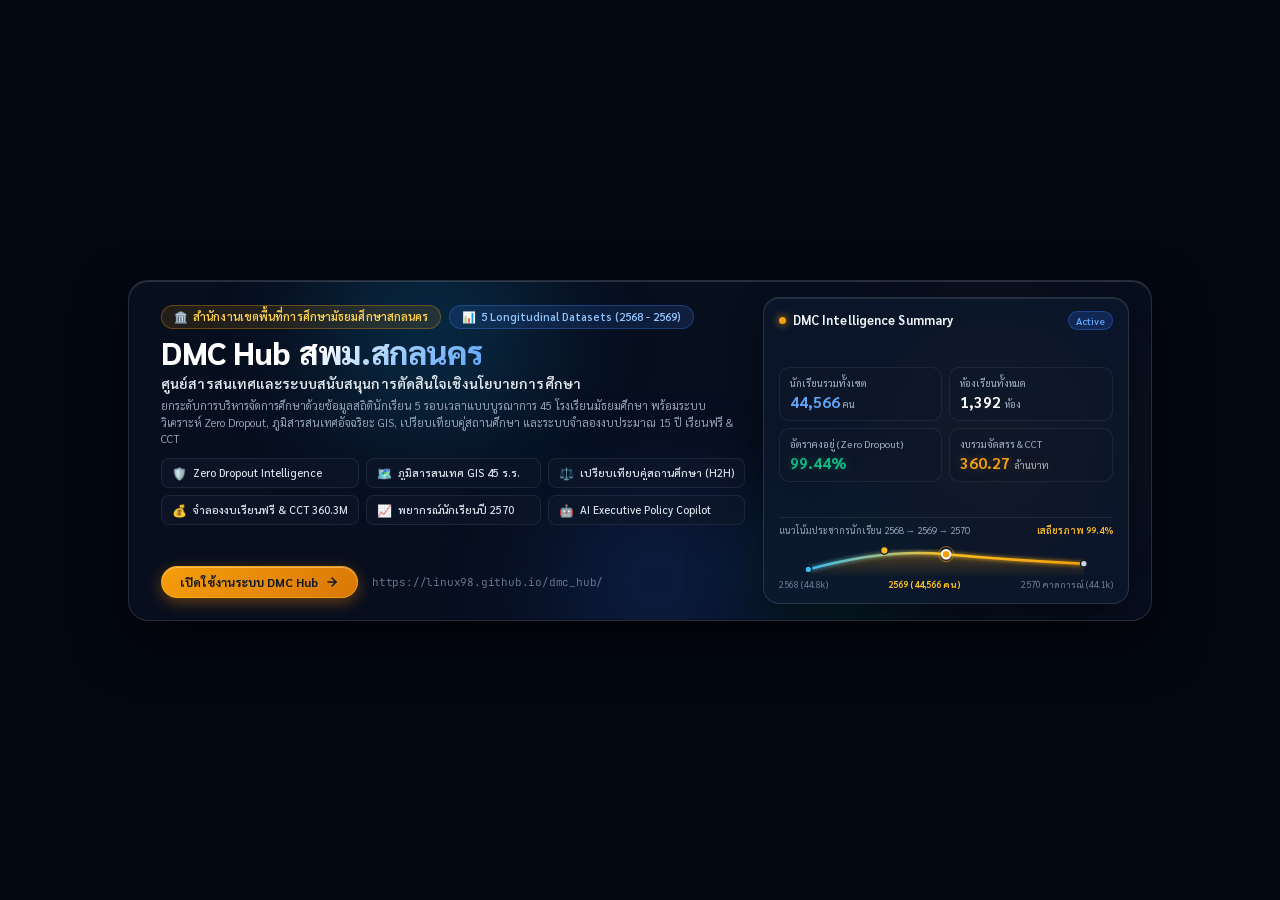
==== generate_banner.html @ 7665d2f8 "Add new executive luxury banners (1024x341 and 2048x682 HD)" ====
<!DOCTYPE html>
<html lang="th">
<head>
  <meta charset="UTF-8">
  <title>DMC Hub Banner Generator</title>
  <link rel="preconnect" href="https://fonts.googleapis.com">
  <link rel="preconnect" href="https://fonts.gstatic.com" crossorigin>
  <link href="https://fonts.googleapis.com/css2?family=Google+Sans:wght@400;500;600;700;800&family=Sarabun:wght@300;400;500;600;700;800&family=JetBrains+Mono:wght@500;600&display=swap" rel="stylesheet">
  <style>
    * {
      box-sizing: border-box;
      margin: 0;
      padding: 0;
    }
    body {
      background: #030712;
      display: flex;
      justify-content: center;
      align-items: center;
      min-height: 100vh;
      font-family: 'Google Sans', 'Sarabun', -apple-system, BlinkMacSystemFont, sans-serif;
      -webkit-font-smoothing: antialiased;
    }

    .banner-wrapper {
      width: 1024px;
      height: 341px;
      position: relative;
      background: #070e1e;
      border-radius: 20px;
      overflow: hidden;
      border: 1px solid rgba(255, 255, 255, 0.12);
      box-shadow: 0 20px 50px rgba(0, 0, 0, 0.6), inset 0 1px 0 rgba(255, 255, 255, 0.15);
      display: flex;
      user-select: none;
    }

    /* Background Atmospheric Glows */
    .glow-cyan {
      position: absolute;
      top: -70px;
      left: 8%;
      width: 440px;
      height: 250px;
      background: radial-gradient(circle, rgba(14, 165, 233, 0.22) 0%, transparent 70%);
      filter: blur(40px);
      pointer-events: none;
    }
    .glow-blue {
      position: absolute;
      bottom: -70px;
      left: 32%;
      width: 400px;
      height: 220px;
      background: radial-gradient(circle, rgba(37, 99, 235, 0.22) 0%, transparent 70%);
      filter: blur(45px);
      pointer-events: none;
    }
    .glow-gold {
      position: absolute;
      top: 10px;
      right: -30px;
      width: 380px;
      height: 300px;
      background: radial-gradient(circle, rgba(217, 119, 6, 0.18) 0%, transparent 65%);
      filter: blur(40px);
      pointer-events: none;
    }
    .glow-emerald {
      position: absolute;
      bottom: -40px;
      right: 170px;
      width: 280px;
      height: 190px;
      background: radial-gradient(circle, rgba(16, 185, 129, 0.14) 0%, transparent 70%);
      filter: blur(35px);
      pointer-events: none;
    }

    /* Left Section */
    .left-section {
      width: 635px;
      padding: 24px 18px 22px 32px;
      display: flex;
      flex-direction: column;
      justify-content: space-between;
      position: relative;
      z-index: 2;
    }

    .pill-row {
      display: flex;
      align-items: center;
      gap: 8px;
    }

    .pill-gold {
      display: inline-flex;
      align-items: center;
      gap: 5px;
      background: rgba(245, 158, 11, 0.12);
      border: 1px solid rgba(245, 158, 11, 0.32);
      border-radius: 100px;
      padding: 3.5px 12px;
      font-size: 11px;
      font-weight: 600;
      color: #fcd34d;
      letter-spacing: 0.1px;
    }

    .pill-blue {
      display: inline-flex;
      align-items: center;
      gap: 5px;
      background: rgba(59, 130, 246, 0.14);
      border: 1px solid rgba(59, 130, 246, 0.32);
      border-radius: 100px;
      padding: 3.5px 12px;
      font-size: 11px;
      font-weight: 600;
      color: #93c5fd;
    }

    .title-block {
      margin-top: 5px;
    }

    .brand-title {
      font-size: 32px;
      font-weight: 800;
      letter-spacing: -0.4px;
      line-height: 1.15;
      color: #ffffff;
      display: flex;
      align-items: center;
      gap: 10px;
    }

    .brand-title .accent-text {
      background: linear-gradient(135deg, #ffffff 15%, #93c5fd 60%, #60a5fa 100%);
      -webkit-background-clip: text;
      -webkit-text-fill-color: transparent;
    }

    .brand-subtitle {
      font-size: 14px;
      font-weight: 600;
      color: #e2e8f0;
      margin-top: 4px;
      letter-spacing: 0.1px;
    }

    .brand-desc {
      font-size: 11px;
      line-height: 1.5;
      color: #94a3b8;
      margin-top: 6px;
      max-width: 580px;
    }

    /* 6 Feature Badges in 2x3 Grid */
    .features-grid {
      display: grid;
      grid-template-columns: repeat(3, 1fr);
      gap: 7px;
      margin-top: 10px;
    }

    .feature-chip {
      display: flex;
      align-items: center;
      gap: 6px;
      background: rgba(15, 23, 42, 0.65);
      border: 1px solid rgba(255, 255, 255, 0.08);
      border-radius: 8px;
      padding: 6px 10px;
      font-size: 10.8px;
      color: #e2e8f0;
      backdrop-filter: blur(10px);
    }

    .feature-chip .chip-icon {
      font-size: 12px;
      flex-shrink: 0;
    }

    .feature-chip span {
      white-space: nowrap;
      overflow: hidden;
      text-overflow: ellipsis;
      font-weight: 500;
    }

    /* CTA Row */
    .cta-row {
      display: flex;
      align-items: center;
      gap: 14px;
      margin-top: 12px;
    }

    .cta-button {
      display: inline-flex;
      align-items: center;
      gap: 7px;
      background: linear-gradient(135deg, #f59e0b 0%, #d97706 100%);
      color: #0f172a;
      font-size: 12px;
      font-weight: 700;
      padding: 7px 18px;
      border-radius: 100px;
      text-decoration: none;
      box-shadow: 0 4px 15px rgba(217, 119, 6, 0.45), inset 0 1px 0 rgba(255, 255, 255, 0.35);
      border: 1px solid rgba(251, 191, 36, 0.5);
    }

    .url-text {
      font-family: 'JetBrains Mono', monospace;
      font-size: 11px;
      color: #64748b;
      letter-spacing: -0.2px;
    }

    /* Right Section (Card) */
    .right-section {
      width: 389px;
      padding: 16px 22px 16px 0;
      display: flex;
      align-items: center;
      position: relative;
      z-index: 2;
    }

    .summary-card {
      width: 100%;
      height: 100%;
      background: rgba(13, 25, 48, 0.72);
      border: 1px solid rgba(255, 255, 255, 0.12);
      border-radius: 16px;
      padding: 13px 15px;
      backdrop-filter: blur(16px);
      box-shadow: 0 12px 32px rgba(0, 0, 0, 0.4), inset 0 1px 0 rgba(255, 255, 255, 0.1);
      display: flex;
      flex-direction: column;
      justify-content: space-between;
    }

    .card-header {
      display: flex;
      align-items: center;
      justify-content: space-between;
      margin-bottom: 7px;
    }

    .card-title-group {
      display: flex;
      align-items: center;
      gap: 7px;
    }

    .status-dot {
      width: 7px;
      height: 7px;
      border-radius: 50%;
      background: #f59e0b;
      box-shadow: 0 0 8px #f59e0b;
    }

    .card-title {
      font-size: 12.5px;
      font-weight: 700;
      color: #f1f5f9;
      letter-spacing: 0.1px;
    }

    .active-badge {
      font-size: 10px;
      font-weight: 600;
      background: rgba(37, 99, 235, 0.22);
      border: 1px solid rgba(59, 130, 246, 0.35);
      color: #60a5fa;
      padding: 2px 7px;
      border-radius: 12px;
    }

    /* 4 Stat Boxes (2x2 Grid) */
    .stats-grid {
      display: grid;
      grid-template-columns: 1fr 1fr;
      gap: 7px;
    }

    .stat-box {
      background: rgba(15, 23, 42, 0.65);
      border: 1px solid rgba(255, 255, 255, 0.07);
      border-radius: 10px;
      padding: 8px 10px;
      display: flex;
      flex-direction: column;
      gap: 2px;
    }

    .stat-label {
      font-size: 10px;
      color: #94a3b8;
      font-weight: 500;
      white-space: nowrap;
    }

    .stat-value {
      font-size: 15.5px;
      font-weight: 700;
      color: #ffffff;
      display: flex;
      align-items: baseline;
      gap: 3.5px;
      white-space: nowrap;
    }

    .stat-unit {
      font-size: 10px;
      font-weight: 500;
      color: #94a3b8;
    }

    .stat-value.emerald {
      color: #10b981;
      text-shadow: 0 0 10px rgba(16, 185, 129, 0.3);
    }

    .stat-value.gold {
      color: #f59e0b;
      text-shadow: 0 0 10px rgba(245, 158, 11, 0.3);
    }

    .stat-value.blue {
      color: #60a5fa;
    }

    /* Bottom Trend Area */
    .trend-section {
      margin-top: 5px;
      border-top: 1px solid rgba(255, 255, 255, 0.08);
      padding-top: 6px;
      display: flex;
      flex-direction: column;
      gap: 3px;
    }

    .trend-header {
      display: flex;
      justify-content: space-between;
      align-items: center;
      font-size: 9.5px;
      color: #94a3b8;
    }

    .trend-labels {
      display: flex;
      justify-content: space-between;
      font-size: 9px;
      color: #64748b;
      font-weight: 500;
      margin-top: -2px;
    }

    .sparkline-svg {
      width: 100%;
      height: 38px;
      overflow: visible;
    }
  </style>
</head>
<body>

  <div class="banner-wrapper" id="banner">
    <!-- Atmospheric Ambient Glows -->
    <div class="glow-cyan"></div>
    <div class="glow-blue"></div>
    <div class="glow-gold"></div>
    <div class="glow-emerald"></div>

    <!-- Left Content Section -->
    <div class="left-section">
      <div>
        <!-- Pill Badges -->
        <div class="pill-row">
          <div class="pill-gold">
            <span>🏛️</span>
            <span>สำนักงานเขตพื้นที่การศึกษามัธยมศึกษาสกลนคร</span>
          </div>
          <div class="pill-blue">
            <span>📊</span>
            <span>5 Longitudinal Datasets (2568 - 2569)</span>
          </div>
        </div>

        <!-- Title Block -->
        <div class="title-block">
          <div class="brand-title">
            <span>DMC Hub</span>
            <span class="accent-text">สพม.สกลนคร</span>
          </div>
          <div class="brand-subtitle">
            ศูนย์สารสนเทศและระบบสนับสนุนการตัดสินใจเชิงนโยบายการศึกษา
          </div>
          <div class="brand-desc">
            ยกระดับการบริหารจัดการศึกษาด้วยข้อมูลสถิตินักเรียน 5 รอบเวลาแบบบูรณาการ 45 โรงเรียนมัธยมศึกษา พร้อมระบบวิเคราะห์ Zero Dropout, ภูมิสารสนเทศอัจฉริยะ GIS, เปรียบเทียบคู่สถานศึกษา และระบบจำลองงบประมาณ 15 ปี เรียนฟรี & CCT
          </div>
        </div>

        <!-- 6 Feature Badges (2x3 Grid - 100% Updated & No Teachers) -->
        <div class="features-grid">
          <div class="feature-chip">
            <span class="chip-icon">🛡️</span>
            <span>Zero Dropout Intelligence</span>
          </div>
          <div class="feature-chip">
            <span class="chip-icon">🗺️</span>
            <span>ภูมิสารสนเทศ GIS 45 ร.ร.</span>
          </div>
          <div class="feature-chip">
            <span class="chip-icon">⚖️</span>
            <span>เปรียบเทียบคู่สถานศึกษา (H2H)</span>
          </div>
          <div class="feature-chip">
            <span class="chip-icon">💰</span>
            <span>จำลองงบเรียนฟรี & CCT 360.3M</span>
          </div>
          <div class="feature-chip">
            <span class="chip-icon">📈</span>
            <span>พยากรณ์นักเรียนปี 2570</span>
          </div>
          <div class="feature-chip">
            <span class="chip-icon">🤖</span>
            <span>AI Executive Policy Copilot</span>
          </div>
        </div>
      </div>

      <!-- Call to Action & Link -->
      <div class="cta-row">
        <a href="https://linux98.github.io/dmc_hub/" class="cta-button" target="_blank">
          <span>เปิดใช้งานระบบ DMC Hub</span>
          <svg viewBox="0 0 24 24" width="14" height="14" fill="none" stroke="currentColor" stroke-width="2.5" stroke-linecap="round" stroke-linejoin="round">
            <line x1="5" y1="12" x2="19" y2="12"></line>
            <polyline points="12 5 19 12 12 19"></polyline>
          </svg>
        </a>
        <span class="url-text">https://linux98.github.io/dmc_hub/</span>
      </div>
    </div>

    <!-- Right Summary Card -->
    <div class="right-section">
      <div class="summary-card">
        <!-- Card Header -->
        <div class="card-header">
          <div class="card-title-group">
            <div class="status-dot"></div>
            <span class="card-title">DMC Intelligence Summary</span>
          </div>
          <span class="active-badge">Active</span>
        </div>

        <!-- 4 Stat Boxes (No Teacher Data, 100% Arabic Numerals) -->
        <div class="stats-grid">
          <!-- Box 1: Students -->
          <div class="stat-box">
            <span class="stat-label">นักเรียนรวมทั้งเขต</span>
            <div class="stat-value blue">
              <span>44,566</span>
              <span class="stat-unit">คน</span>
            </div>
          </div>

          <!-- Box 2: Rooms -->
          <div class="stat-box">
            <span class="stat-label">ห้องเรียนทั้งหมด</span>
            <div class="stat-value">
              <span>1,392</span>
              <span class="stat-unit">ห้อง</span>
            </div>
          </div>

          <!-- Box 3: Retention -->
          <div class="stat-box">
            <span class="stat-label">อัตราคงอยู่ (Zero Dropout)</span>
            <div class="stat-value emerald">
              <span>99.44%</span>
            </div>
          </div>

          <!-- Box 4: Grand Budget Package (Replaces Teacher data) -->
          <div class="stat-box">
            <span class="stat-label">งบรวมจัดสรร & CCT</span>
            <div class="stat-value gold">
              <span>360.27</span>
              <span class="stat-unit">ล้านบาท</span>
            </div>
          </div>
        </div>

        <!-- Trend Sparkline Section -->
        <div class="trend-section">
          <div class="trend-header">
            <span>แนวโน้มประชากรนักเรียน 2568 → 2569 → 2570</span>
            <span style="color: #fbbf24; font-weight: 600;">เสถียรภาพ 99.4%</span>
          </div>

          <!-- Vector Sparkline -->
          <svg class="sparkline-svg" viewBox="0 0 320 40" fill="none" xmlns="http://www.w3.org/2000/svg">
            <defs>
              <linearGradient id="curveGradient" x1="0%" y1="0%" x2="100%" y2="0%">
                <stop offset="0%" stop-color="#38bdf8" />
                <stop offset="50%" stop-color="#fbbf24" />
                <stop offset="100%" stop-color="#f59e0b" />
              </linearGradient>
              <linearGradient id="areaGradient" x1="0%" y1="0%" x2="0%" y2="100%">
                <stop offset="0%" stop-color="rgba(245, 158, 11, 0.28)" />
                <stop offset="100%" stop-color="rgba(245, 158, 11, 0.0)" />
              </linearGradient>
              <filter id="glow" x="-20%" y="-20%" width="140%" height="140%">
                <feGaussianBlur stdDeviation="2.5" result="blur" />
                <feComposite in="SourceGraphic" in2="blur" operator="over" />
              </filter>
            </defs>

            <!-- Gradient Area Fill -->
            <path d="M 15 32 Q 95 10, 160 16 T 305 26 L 305 40 L 15 40 Z" fill="url(#areaGradient)" />

            <!-- Main Curve -->
            <path d="M 15 32 Q 95 10, 160 16 T 305 26" stroke="url(#curveGradient)" stroke-width="2.5" stroke-linecap="round" filter="url(#glow)" />

            <!-- Sparkline Nodes -->
            <!-- 2568 Node -->
            <circle cx="15" cy="32" r="3.5" fill="#38bdf8" stroke="#0f172a" stroke-width="1.5" />
            <!-- Peak / 2569-1 Node -->
            <circle cx="95" cy="12" r="4" fill="#fbbf24" stroke="#0f172a" stroke-width="1.5" />
            <!-- 2569-2 Current Node -->
            <circle cx="160" cy="16" r="4.5" fill="#f59e0b" stroke="#ffffff" stroke-width="2" />
            <circle cx="160" cy="16" r="8" fill="none" stroke="#f59e0b" stroke-width="1" opacity="0.6" />
            <!-- 2570 Forecast Node -->
            <circle cx="305" cy="26" r="3.5" fill="#cbd5e1" stroke="#0f172a" stroke-width="1.5" />
          </svg>

          <!-- Year Indicators -->
          <div class="trend-labels">
            <span>2568 (44.8k)</span>
            <span style="color: #fbbf24; font-weight: 700;">2569 (44,566 คน)</span>
            <span>2570 คาดการณ์ (44.1k)</span>
          </div>
        </div>
      </div>
    </div>
  </div>

</body>
</html>
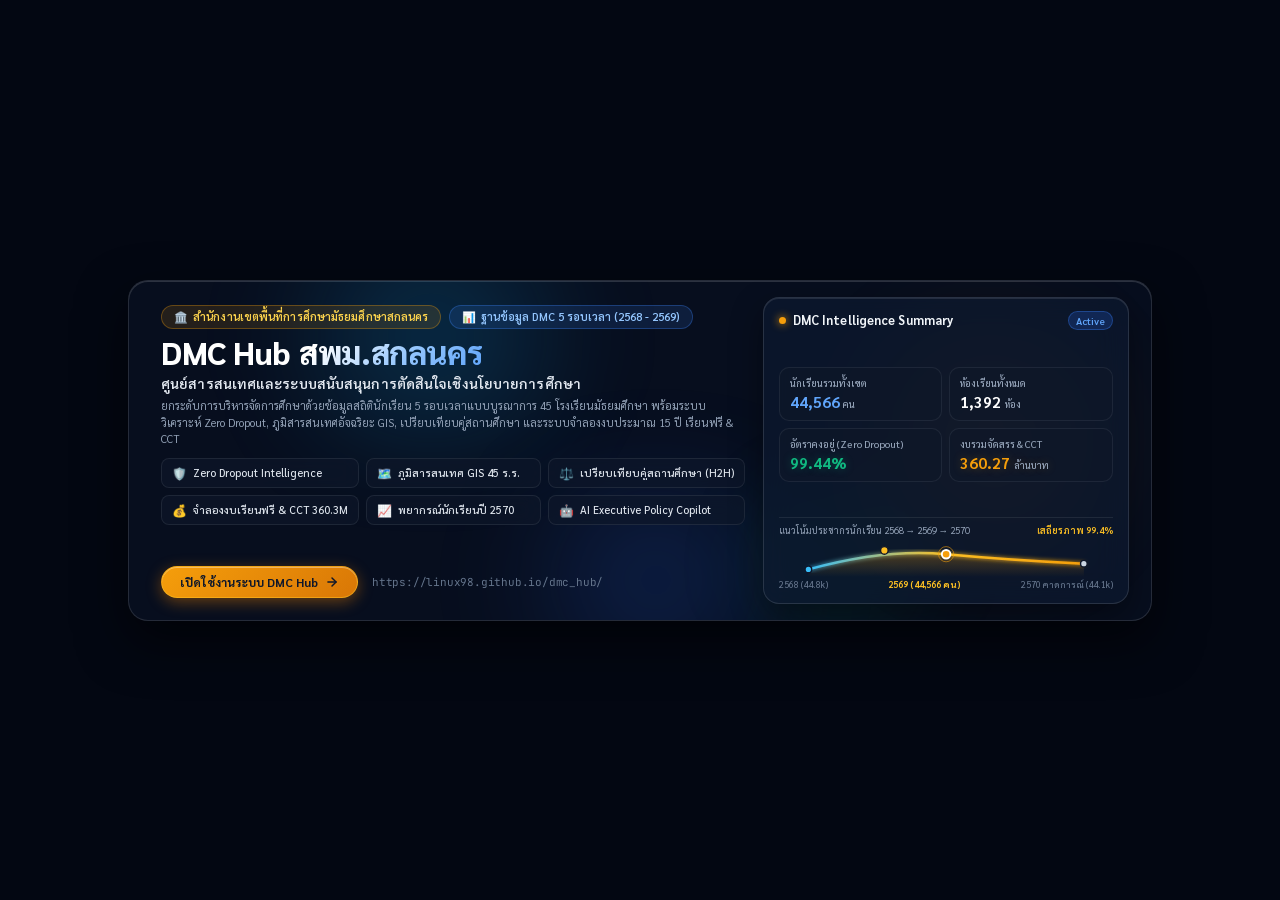
==== commit 8bb8c67b: "Update banner pill badge to Thai: ฐานข้อมูล DMC 5 รอบเวลา (2568 - 2569)" ====
--- a/generate_banner.html
+++ b/generate_banner.html
@@ -391,7 +391,7 @@
           </div>
           <div class="pill-blue">
             <span>📊</span>
-            <span>5 Longitudinal Datasets (2568 - 2569)</span>
+            <span>ฐานข้อมูล DMC 5 รอบเวลา (2568 - 2569)</span>
           </div>
         </div>
 
